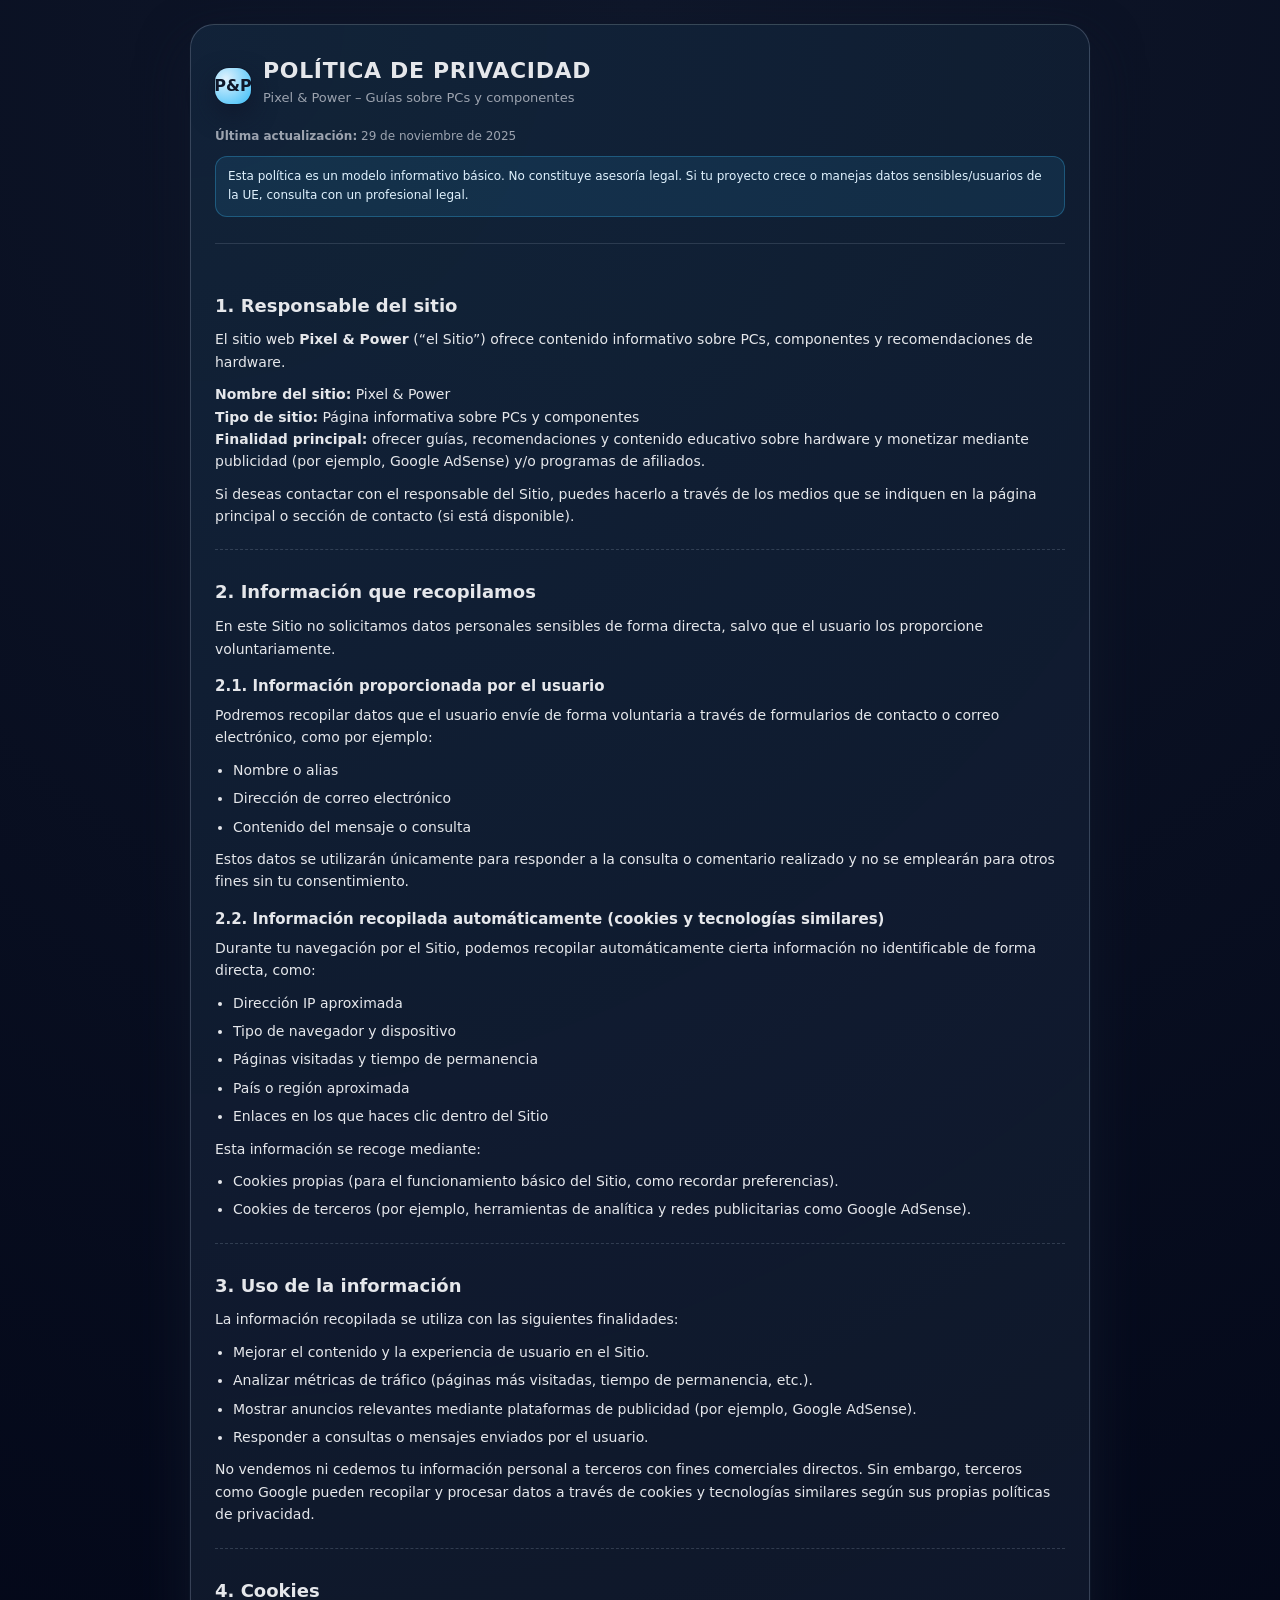
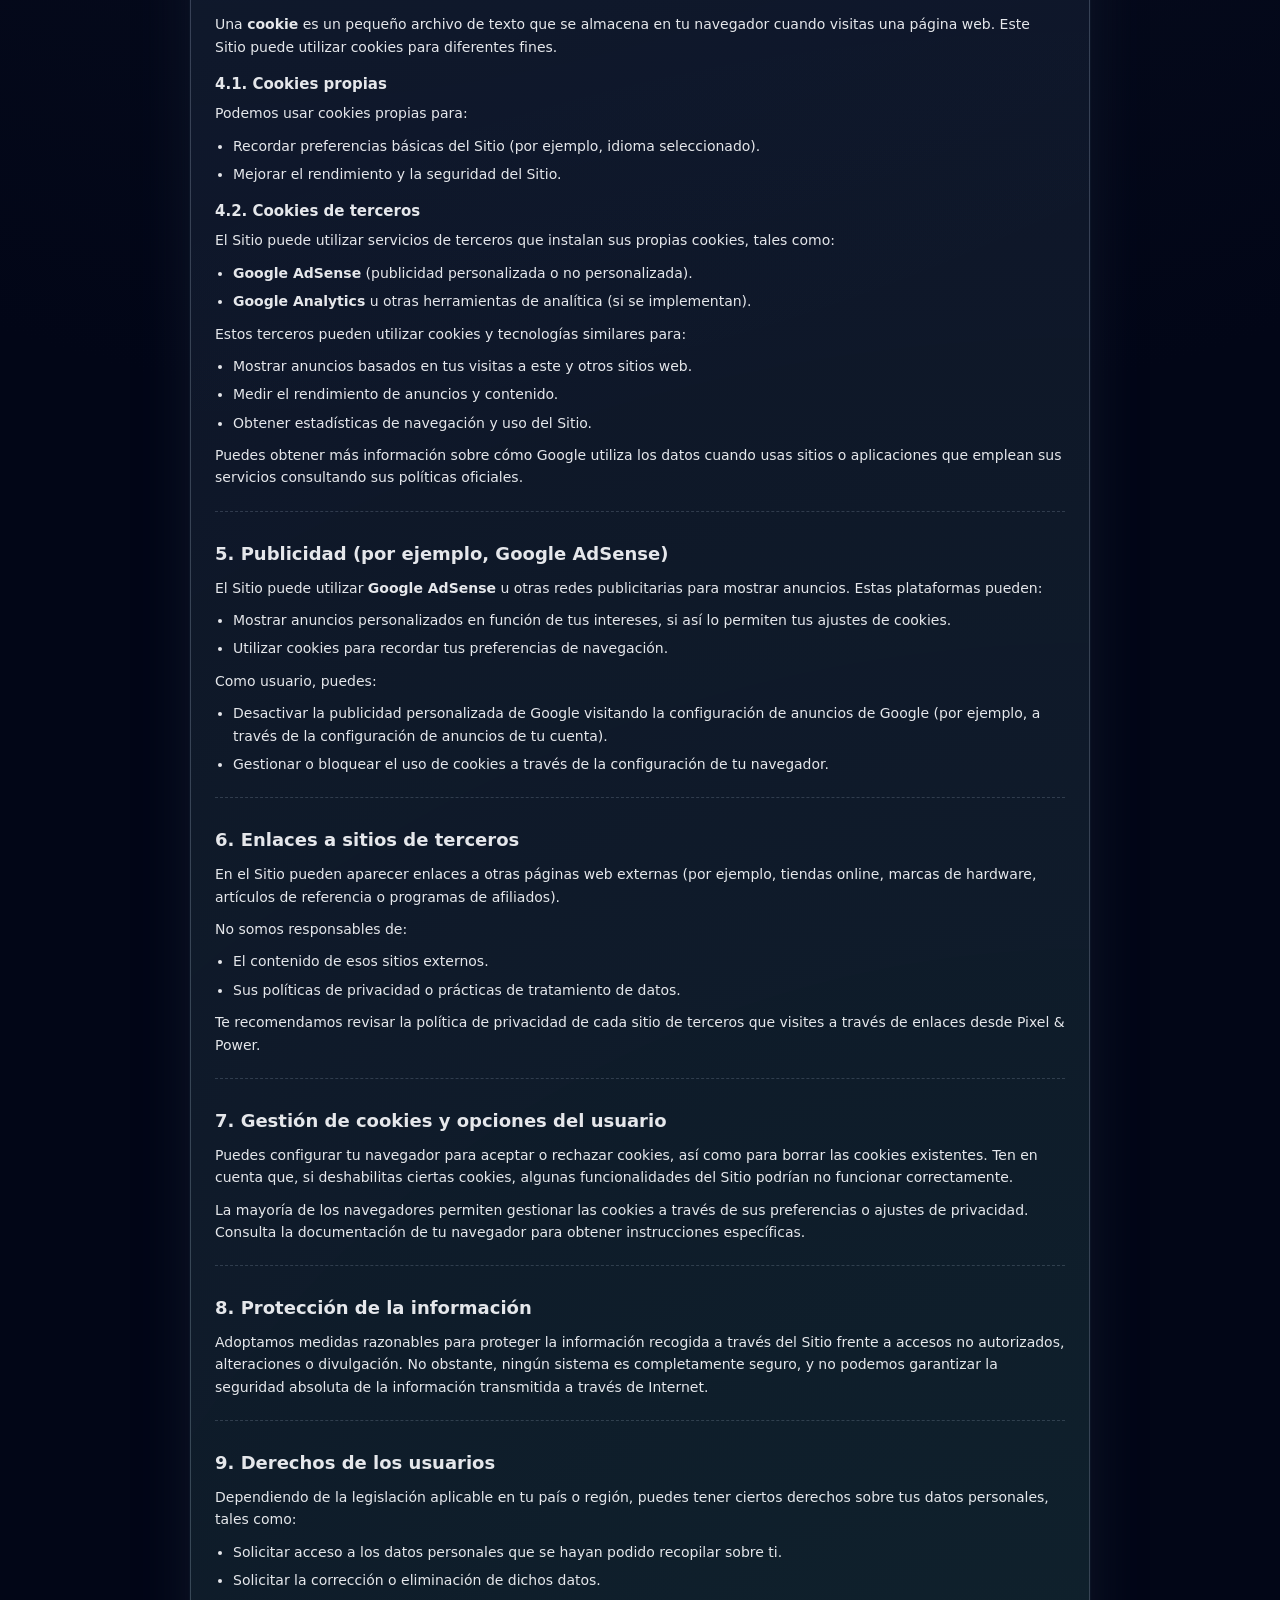
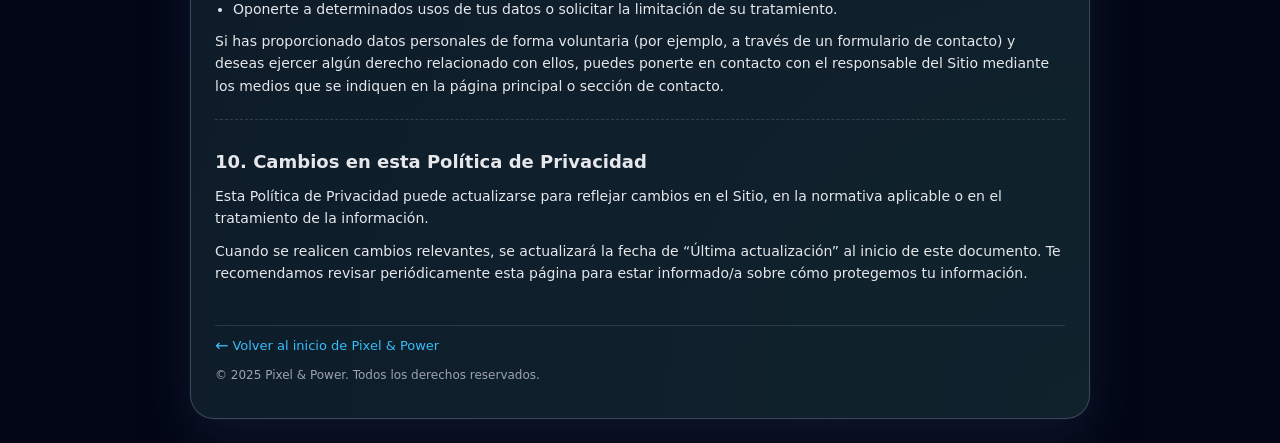
==== politica.html @ 20fe74b3 "Versión inicial del proyecto" ====
<!DOCTYPE html>
<html lang="es">
<head>
    <script async src="https://pagead2.googlesyndication.com/pagead/js/adsbygoogle.js?client=ca-pub-7576382885352126"
     crossorigin="anonymous"></script>  
     <link rel="icon" type="image/png" href="img/LOGO.png">

  <meta charset="UTF-8" />
  <title>Política de Privacidad | Pixel &amp; Power</title>
  <meta name="viewport" content="width=device-width, initial-scale=1.0" />
  <meta name="description" content="Política de privacidad de Pixel & Power, sitio de guías sobre PCs y componentes." />

  <style>
    :root {
      --bg: #020617;
      --bg-soft: #020617;
      --card: #020617;
      --text: #e5e7eb;
      --muted: #9ca3af;
      --accent: #38bdf8;
      --accent-soft: rgba(56, 189, 248, 0.1);
      --border: rgba(148, 163, 184, 0.3);
    }

    * {
      box-sizing: border-box;
      margin: 0;
      padding: 0;
    }

    body {
      font-family: system-ui, -apple-system, BlinkMacSystemFont, "Segoe UI",
        sans-serif;
      background: radial-gradient(circle at top, #0f172a, #020617 55%);
      color: var(--text);
      line-height: 1.6;
      padding: 24px;
    }

    .page {
      max-width: 900px;
      margin: 0 auto;
      background: radial-gradient(circle at top left, rgba(56, 189, 248, 0.08), transparent 55%),
                  radial-gradient(circle at bottom right, rgba(34, 197, 94, 0.08), transparent 55%),
                  rgba(15, 23, 42, 0.95);
      border-radius: 24px;
      padding: 28px 24px 32px;
      border: 1px solid var(--border);
      box-shadow:
        0 22px 50px rgba(15, 23, 42, 0.9),
        0 0 0 1px rgba(15, 23, 42, 0.7);
    }

    header {
      border-bottom: 1px solid rgba(148, 163, 184, 0.2);
      padding-bottom: 16px;
      margin-bottom: 20px;
    }

    .brand {
      display: flex;
      align-items: center;
      gap: 12px;
      margin-bottom: 8px;
    }

    .logo {
      width: 36px;
      height: 36px;
      border-radius: 14px;
      background: radial-gradient(circle at 30% 30%, #e0f2fe, #38bdf8);
      display: flex;
      align-items: center;
      justify-content: center;
      font-weight: 800;
      color: #0f172a;
      font-size: 16px;
      box-shadow:
        0 0 0 1px rgba(15, 23, 42, 0.7),
        0 10px 25px rgba(15, 23, 42, 0.8);
    }

    h1 {
      font-size: 22px;
      letter-spacing: 0.03em;
      text-transform: uppercase;
    }

    .tagline {
      font-size: 13px;
      color: var(--muted);
    }

    .meta {
      font-size: 12px;
      color: var(--muted);
      margin-top: 4px;
    }

    h2 {
      font-size: 18px;
      margin: 18px 0 8px;
    }

    h3 {
      font-size: 15px;
      margin: 14px 0 6px;
    }

    p {
      margin-bottom: 10px;
      font-size: 14px;
    }

    ul {
      margin-left: 18px;
      margin-bottom: 10px;
    }

    li {
      margin-bottom: 6px;
      font-size: 14px;
    }

    .section {
      padding: 10px 0 12px;
      border-bottom: 1px dashed rgba(148, 163, 184, 0.25);
    }

    .section:last-of-type {
      border-bottom: none;
    }

    a {
      color: var(--accent);
      text-decoration: none;
    }

    a:hover {
      text-decoration: underline;
    }

    .notice {
      background: var(--accent-soft);
      border-radius: 12px;
      padding: 10px 12px;
      font-size: 12px;
      color: #e0f2fe;
      border: 1px solid rgba(56, 189, 248, 0.3);
      margin: 4px 0 10px;
    }

    footer {
      margin-top: 18px;
      padding-top: 10px;
      border-top: 1px solid rgba(148, 163, 184, 0.2);
      font-size: 12px;
      color: var(--muted);
      display: flex;
      flex-direction: column;
      gap: 4px;
    }

    .back-link {
      font-size: 13px;
      margin-bottom: 6px;
      display: inline-flex;
      align-items: center;
      gap: 4px;
    }

    .back-link span {
      font-size: 16px;
      line-height: 1;
    }

    @media (max-width: 640px) {
      .page {
        padding: 20px 16px 24px;
      }

      h1 {
        font-size: 18px;
      }

      h2 {
        font-size: 16px;
      }

      p,
      li {
        font-size: 13px;
      }
    }
  </style>
</head>
<body>
  <div class="page">
    <header>
      <div class="brand">
        <div class="logo">P&amp;P</div>
        <div>
          <h1>Política de Privacidad</h1>
          <p class="tagline">Pixel &amp; Power – Guías sobre PCs y componentes</p>
        </div>
      </div>
      <p class="meta"><strong>Última actualización:</strong> 29 de noviembre de 2025</p>
      <p class="notice">
        Esta política es un modelo informativo básico. No constituye asesoría legal. 
        Si tu proyecto crece o manejas datos sensibles/usuarios de la UE, consulta con un profesional legal.
      </p>
    </header>

    <section class="section">
      <h2>1. Responsable del sitio</h2>
      <p>
        El sitio web <strong>Pixel &amp; Power</strong> (“el Sitio”) ofrece contenido informativo sobre PCs, 
        componentes y recomendaciones de hardware.
      </p>
      <p>
        <strong>Nombre del sitio:</strong> Pixel &amp; Power<br />
        <strong>Tipo de sitio:</strong> Página informativa sobre PCs y componentes<br />
        <strong>Finalidad principal:</strong> ofrecer guías, recomendaciones y contenido educativo sobre hardware 
        y monetizar mediante publicidad (por ejemplo, Google AdSense) y/o programas de afiliados.
      </p>
      <p>
        Si deseas contactar con el responsable del Sitio, puedes hacerlo a través de los medios que se indiquen en 
        la página principal o sección de contacto (si está disponible).
      </p>
    </section>

    <section class="section">
      <h2>2. Información que recopilamos</h2>
      <p>En este Sitio no solicitamos datos personales sensibles de forma directa, salvo que el usuario los proporcione voluntariamente.</p>

      <h3>2.1. Información proporcionada por el usuario</h3>
      <p>
        Podremos recopilar datos que el usuario envíe de forma voluntaria a través de formularios de contacto o correo electrónico, 
        como por ejemplo:
      </p>
      <ul>
        <li>Nombre o alias</li>
        <li>Dirección de correo electrónico</li>
        <li>Contenido del mensaje o consulta</li>
      </ul>
      <p>
        Estos datos se utilizarán únicamente para responder a la consulta o comentario realizado y no se emplearán para otros fines 
        sin tu consentimiento.
      </p>

      <h3>2.2. Información recopilada automáticamente (cookies y tecnologías similares)</h3>
      <p>
        Durante tu navegación por el Sitio, podemos recopilar automáticamente cierta información no identificable de forma directa, como:
      </p>
      <ul>
        <li>Dirección IP aproximada</li>
        <li>Tipo de navegador y dispositivo</li>
        <li>Páginas visitadas y tiempo de permanencia</li>
        <li>País o región aproximada</li>
        <li>Enlaces en los que haces clic dentro del Sitio</li>
      </ul>
      <p>Esta información se recoge mediante:</p>
      <ul>
        <li>Cookies propias (para el funcionamiento básico del Sitio, como recordar preferencias).</li>
        <li>Cookies de terceros (por ejemplo, herramientas de analítica y redes publicitarias como Google AdSense).</li>
      </ul>
    </section>

    <section class="section">
      <h2>3. Uso de la información</h2>
      <p>
        La información recopilada se utiliza con las siguientes finalidades:
      </p>
      <ul>
        <li>Mejorar el contenido y la experiencia de usuario en el Sitio.</li>
        <li>Analizar métricas de tráfico (páginas más visitadas, tiempo de permanencia, etc.).</li>
        <li>Mostrar anuncios relevantes mediante plataformas de publicidad (por ejemplo, Google AdSense).</li>
        <li>Responder a consultas o mensajes enviados por el usuario.</li>
      </ul>
      <p>
        No vendemos ni cedemos tu información personal a terceros con fines comerciales directos. 
        Sin embargo, terceros como Google pueden recopilar y procesar datos a través de cookies y tecnologías similares 
        según sus propias políticas de privacidad.
      </p>
    </section>

    <section class="section">
      <h2>4. Cookies</h2>
      <p>
        Una <strong>cookie</strong> es un pequeño archivo de texto que se almacena en tu navegador cuando visitas una página web. 
        Este Sitio puede utilizar cookies para diferentes fines.
      </p>

      <h3>4.1. Cookies propias</h3>
      <p>Podemos usar cookies propias para:</p>
      <ul>
        <li>Recordar preferencias básicas del Sitio (por ejemplo, idioma seleccionado).</li>
        <li>Mejorar el rendimiento y la seguridad del Sitio.</li>
      </ul>

      <h3>4.2. Cookies de terceros</h3>
      <p>
        El Sitio puede utilizar servicios de terceros que instalan sus propias cookies, tales como:
      </p>
      <ul>
        <li><strong>Google AdSense</strong> (publicidad personalizada o no personalizada).</li>
        <li><strong>Google Analytics</strong> u otras herramientas de analítica (si se implementan).</li>
      </ul>
      <p>
        Estos terceros pueden utilizar cookies y tecnologías similares para:
      </p>
      <ul>
        <li>Mostrar anuncios basados en tus visitas a este y otros sitios web.</li>
        <li>Medir el rendimiento de anuncios y contenido.</li>
        <li>Obtener estadísticas de navegación y uso del Sitio.</li>
      </ul>
      <p>
        Puedes obtener más información sobre cómo Google utiliza los datos cuando usas sitios o aplicaciones que emplean sus servicios 
        consultando sus políticas oficiales.
      </p>
    </section>

    <section class="section">
      <h2>5. Publicidad (por ejemplo, Google AdSense)</h2>
      <p>
        El Sitio puede utilizar <strong>Google AdSense</strong> u otras redes publicitarias para mostrar anuncios. 
        Estas plataformas pueden:
      </p>
      <ul>
        <li>Mostrar anuncios personalizados en función de tus intereses, si así lo permiten tus ajustes de cookies.</li>
        <li>Utilizar cookies para recordar tus preferencias de navegación.</li>
      </ul>
      <p>Como usuario, puedes:</p>
      <ul>
        <li>
          Desactivar la publicidad personalizada de Google visitando la configuración de anuncios de Google 
          (por ejemplo, a través de la configuración de anuncios de tu cuenta).
        </li>
        <li>Gestionar o bloquear el uso de cookies a través de la configuración de tu navegador.</li>
      </ul>
    </section>

    <section class="section">
      <h2>6. Enlaces a sitios de terceros</h2>
      <p>
        En el Sitio pueden aparecer enlaces a otras páginas web externas (por ejemplo, tiendas online, marcas de hardware, 
        artículos de referencia o programas de afiliados).
      </p>
      <p>
        No somos responsables de:
      </p>
      <ul>
        <li>El contenido de esos sitios externos.</li>
        <li>Sus políticas de privacidad o prácticas de tratamiento de datos.</li>
      </ul>
      <p>
        Te recomendamos revisar la política de privacidad de cada sitio de terceros que visites a través de enlaces desde Pixel &amp; Power.
      </p>
    </section>

    <section class="section">
      <h2>7. Gestión de cookies y opciones del usuario</h2>
      <p>
        Puedes configurar tu navegador para aceptar o rechazar cookies, así como para borrar las cookies existentes. 
        Ten en cuenta que, si deshabilitas ciertas cookies, algunas funcionalidades del Sitio podrían no funcionar correctamente.
      </p>
      <p>
        La mayoría de los navegadores permiten gestionar las cookies a través de sus preferencias o ajustes de privacidad. 
        Consulta la documentación de tu navegador para obtener instrucciones específicas.
      </p>
    </section>

    <section class="section">
      <h2>8. Protección de la información</h2>
      <p>
        Adoptamos medidas razonables para proteger la información recogida a través del Sitio frente a accesos no autorizados, 
        alteraciones o divulgación. No obstante, ningún sistema es completamente seguro, y no podemos garantizar la seguridad absoluta 
        de la información transmitida a través de Internet.
      </p>
    </section>

    <section class="section">
      <h2>9. Derechos de los usuarios</h2>
      <p>
        Dependiendo de la legislación aplicable en tu país o región, puedes tener ciertos derechos sobre tus datos personales, 
        tales como:
      </p>
      <ul>
        <li>Solicitar acceso a los datos personales que se hayan podido recopilar sobre ti.</li>
        <li>Solicitar la corrección o eliminación de dichos datos.</li>
        <li>Oponerte a determinados usos de tus datos o solicitar la limitación de su tratamiento.</li>
      </ul>
      <p>
        Si has proporcionado datos personales de forma voluntaria (por ejemplo, a través de un formulario de contacto) 
        y deseas ejercer algún derecho relacionado con ellos, puedes ponerte en contacto con el responsable del Sitio 
        mediante los medios que se indiquen en la página principal o sección de contacto.
      </p>
    </section>

    <section class="section">
      <h2>10. Cambios en esta Política de Privacidad</h2>
      <p>
        Esta Política de Privacidad puede actualizarse para reflejar cambios en el Sitio, en la normativa aplicable o en el 
        tratamiento de la información.
      </p>
      <p>
        Cuando se realicen cambios relevantes, se actualizará la fecha de “Última actualización” al inicio de este documento. 
        Te recomendamos revisar periódicamente esta página para estar informado/a sobre cómo protegemos tu información.
      </p>
    </section>

    <footer>
      <a href="index.html" class="back-link">
        <span>←</span> Volver al inicio de Pixel &amp; Power
      </a>
      <span>© 2025 Pixel &amp; Power. Todos los derechos reservados.</span>
    </footer>
  </div>
</body>
</html>
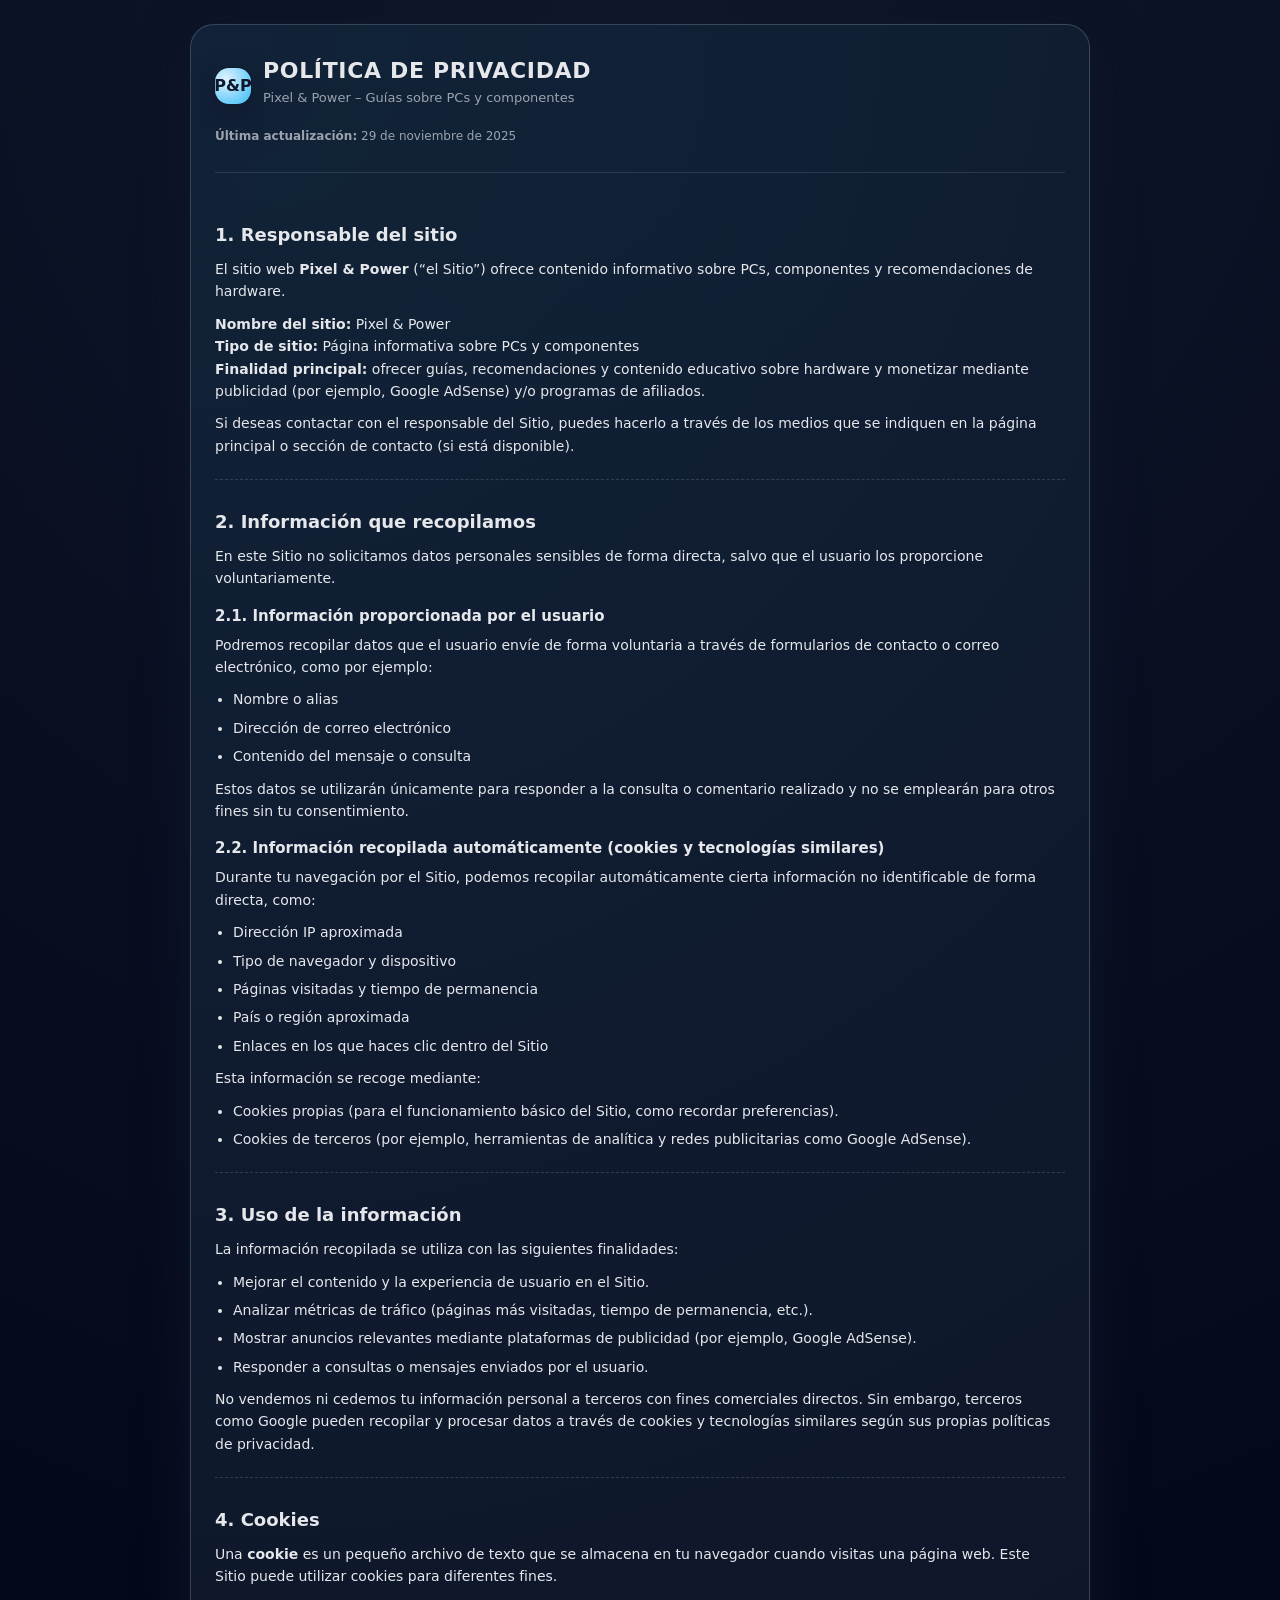
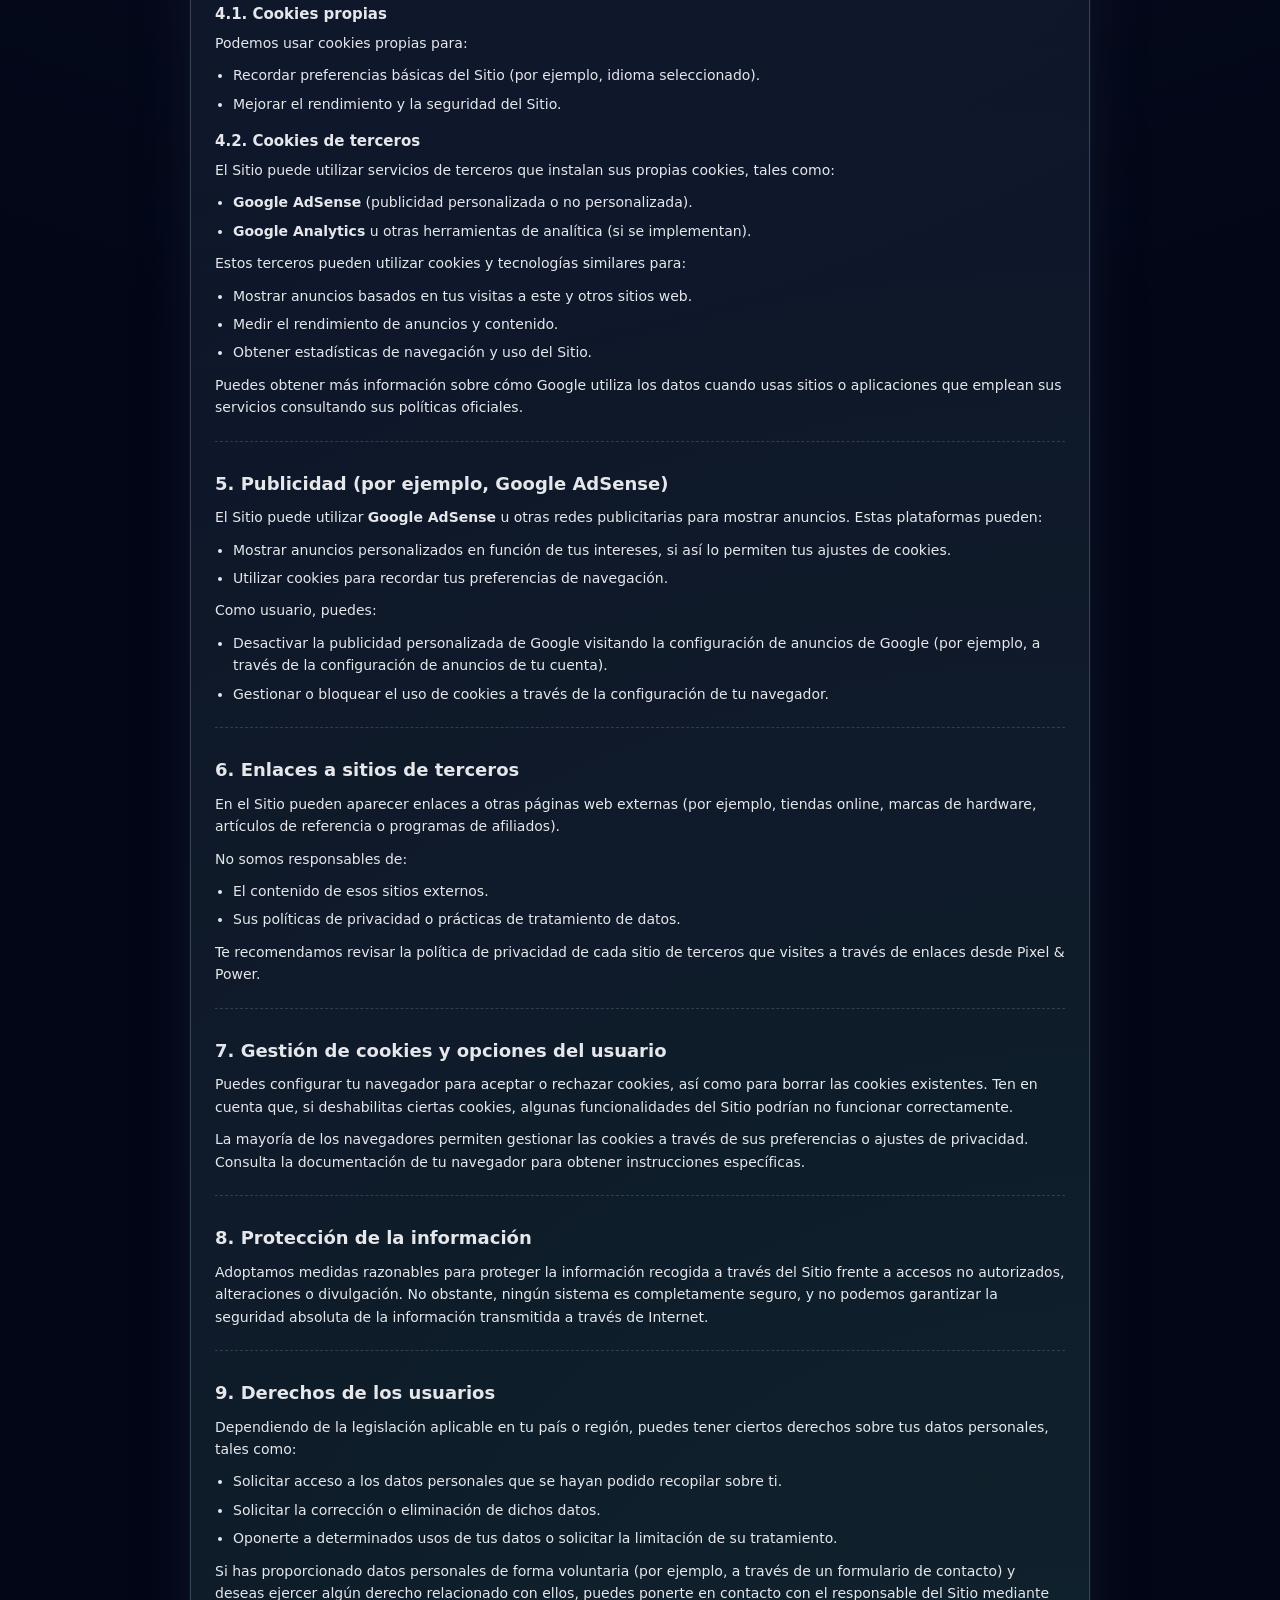
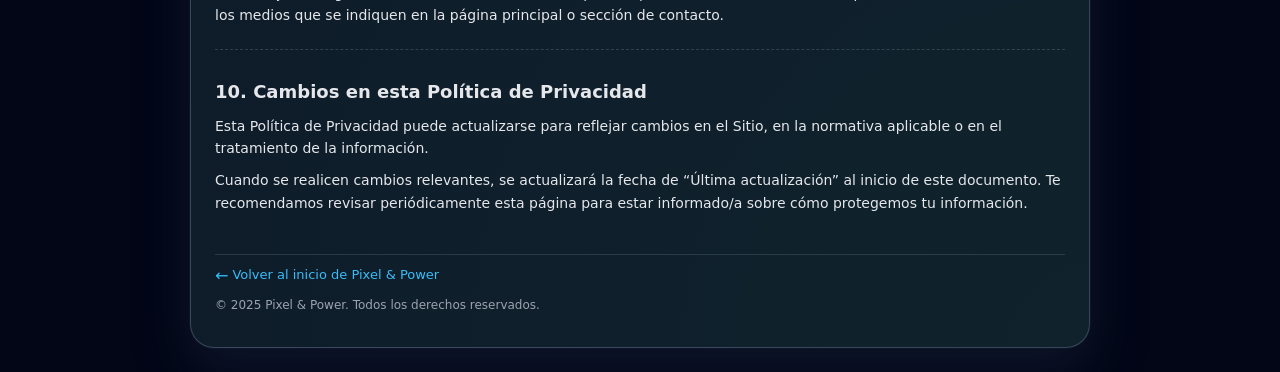
==== commit fc7dff87: "v1.0" ====
--- a/politica.html
+++ b/politica.html
@@ -205,10 +205,10 @@
         </div>
       </div>
       <p class="meta"><strong>Última actualización:</strong> 29 de noviembre de 2025</p>
-      <p class="notice">
+      <!--<p class="notice">
         Esta política es un modelo informativo básico. No constituye asesoría legal. 
         Si tu proyecto crece o manejas datos sensibles/usuarios de la UE, consulta con un profesional legal.
-      </p>
+      </p>-->
     </header>
 
     <section class="section">
